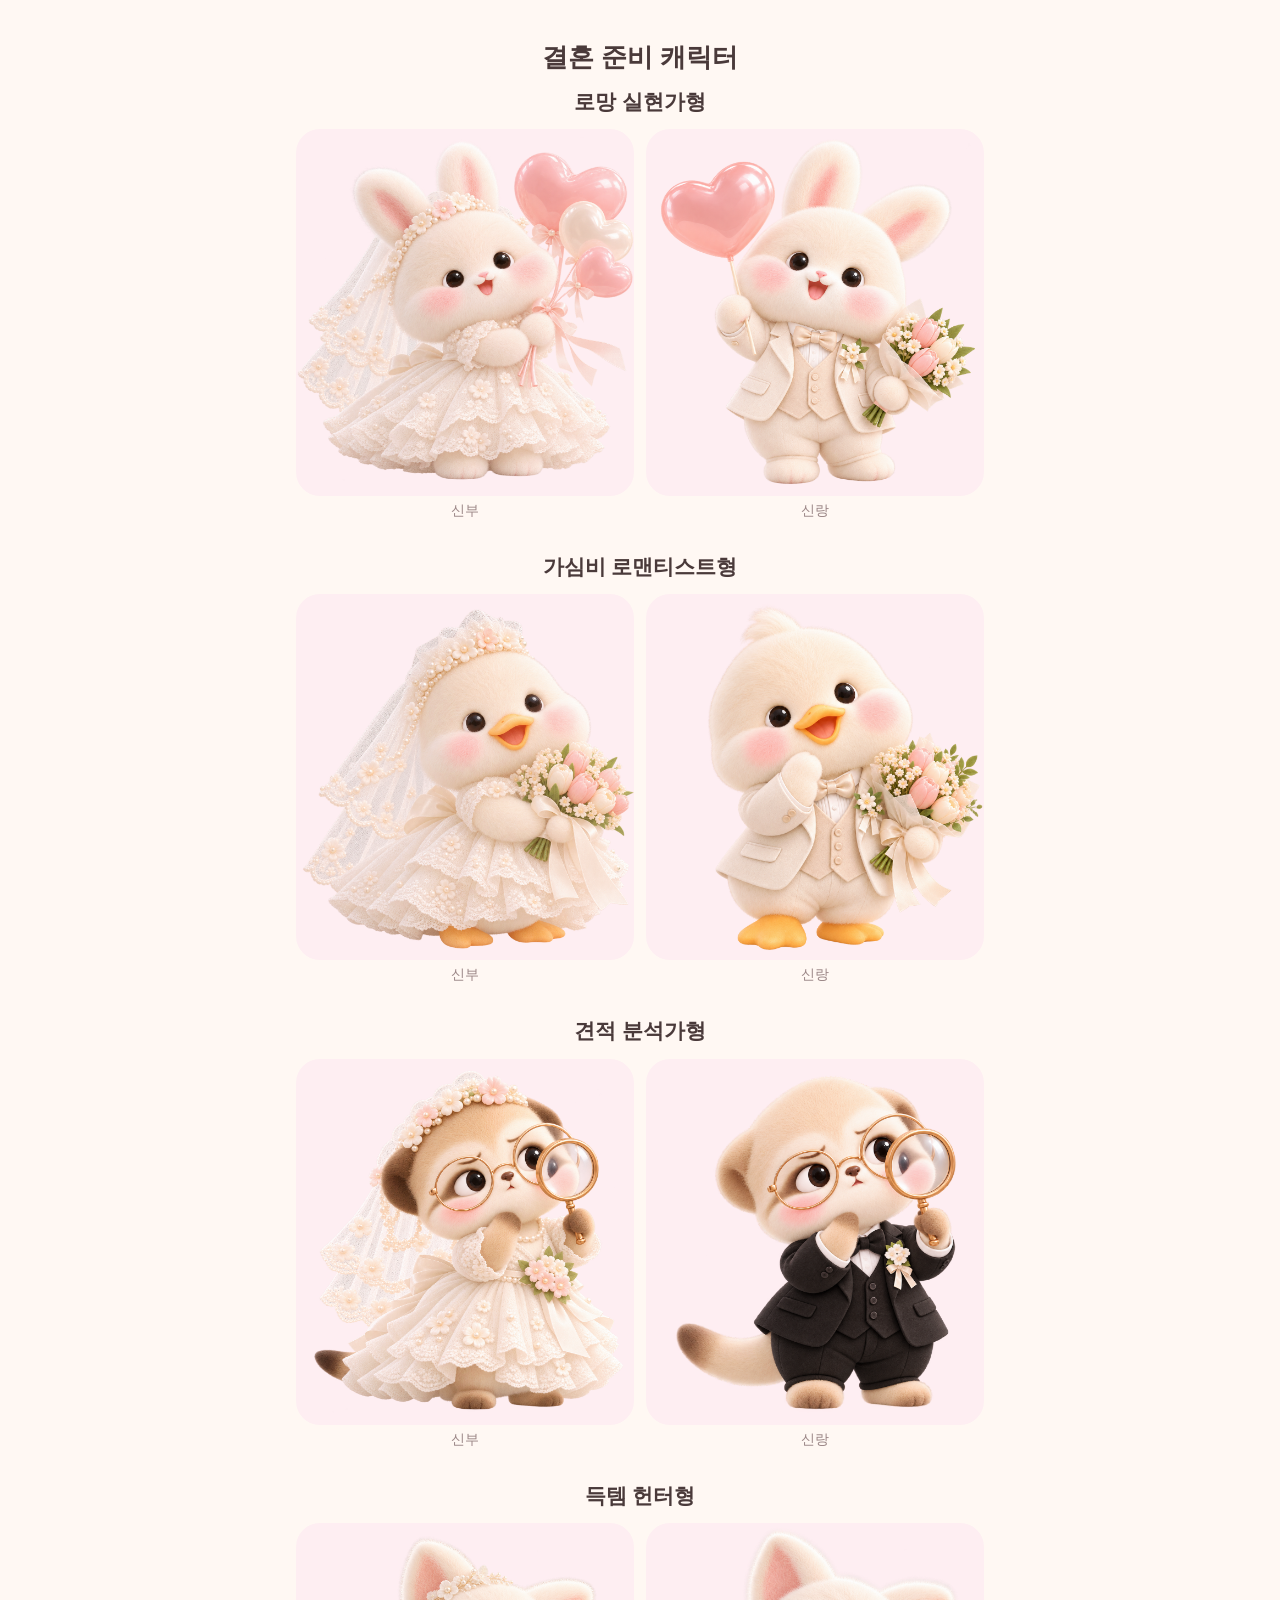
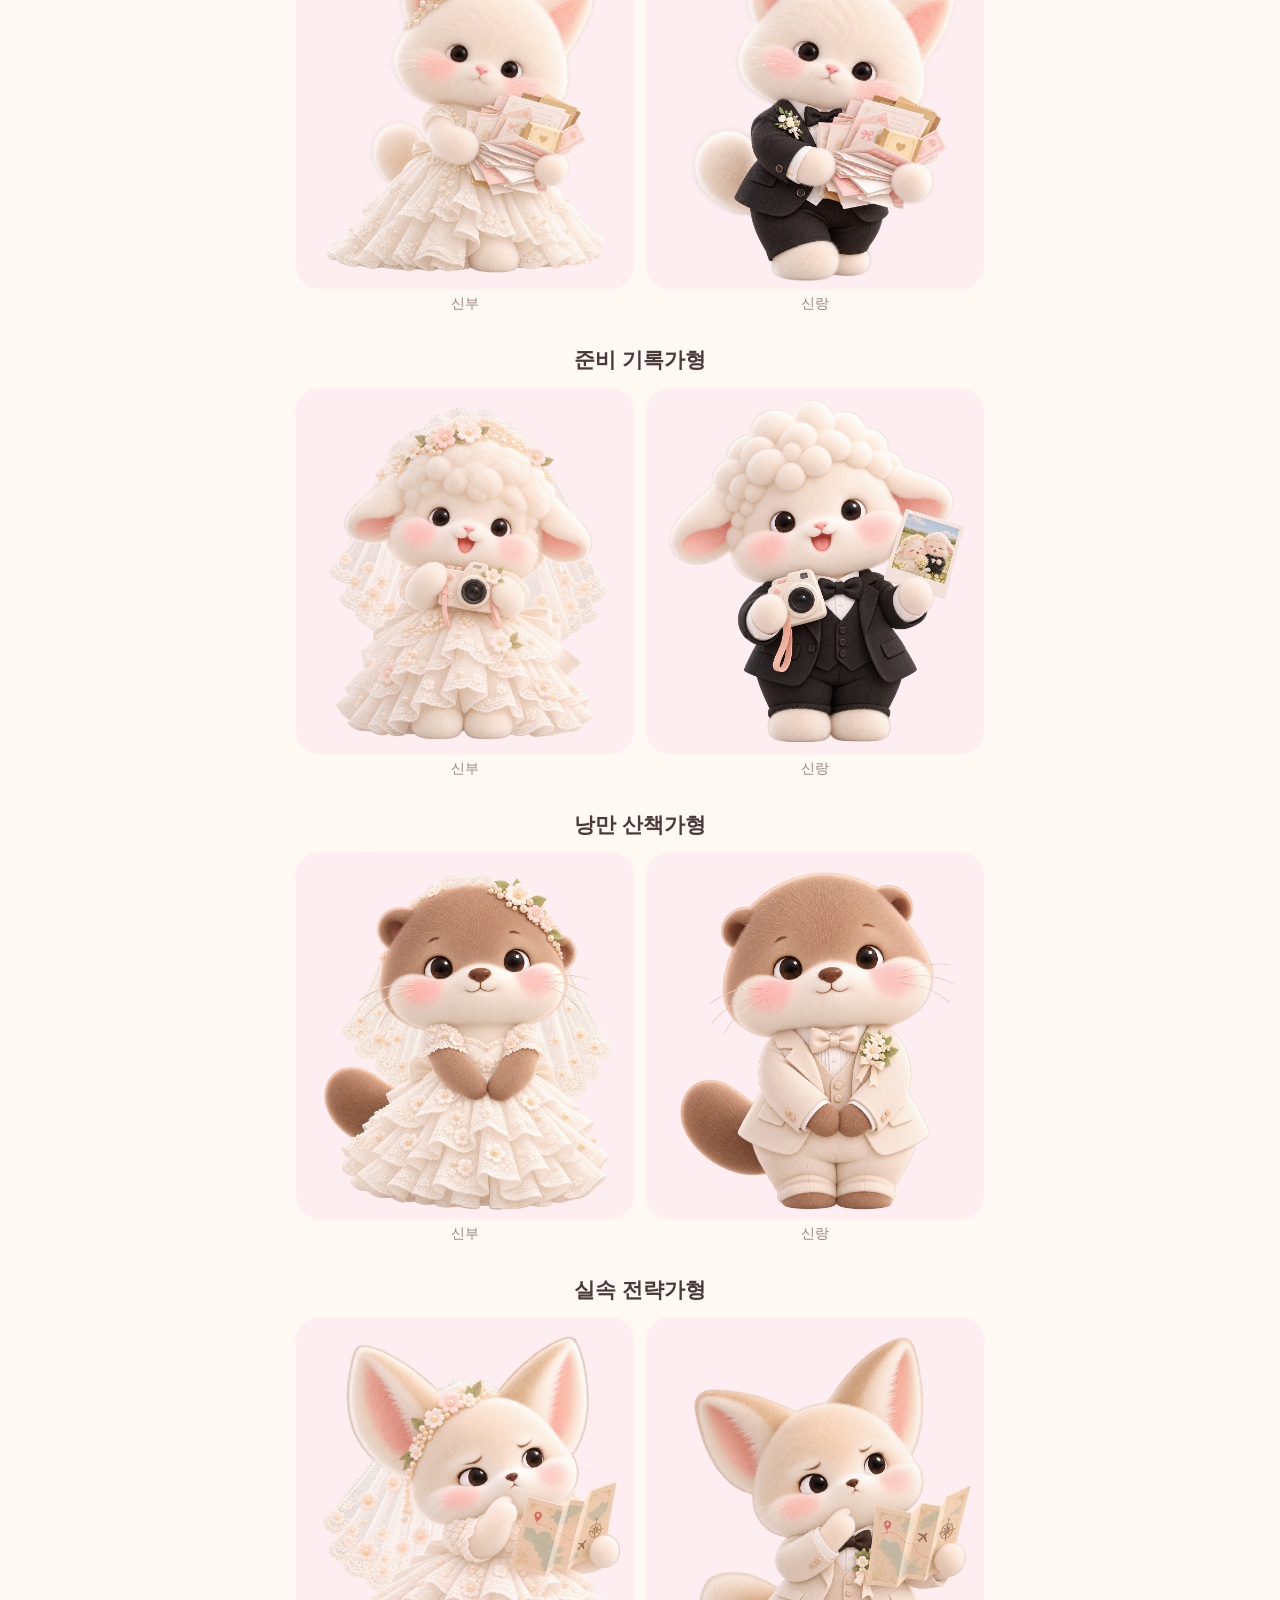
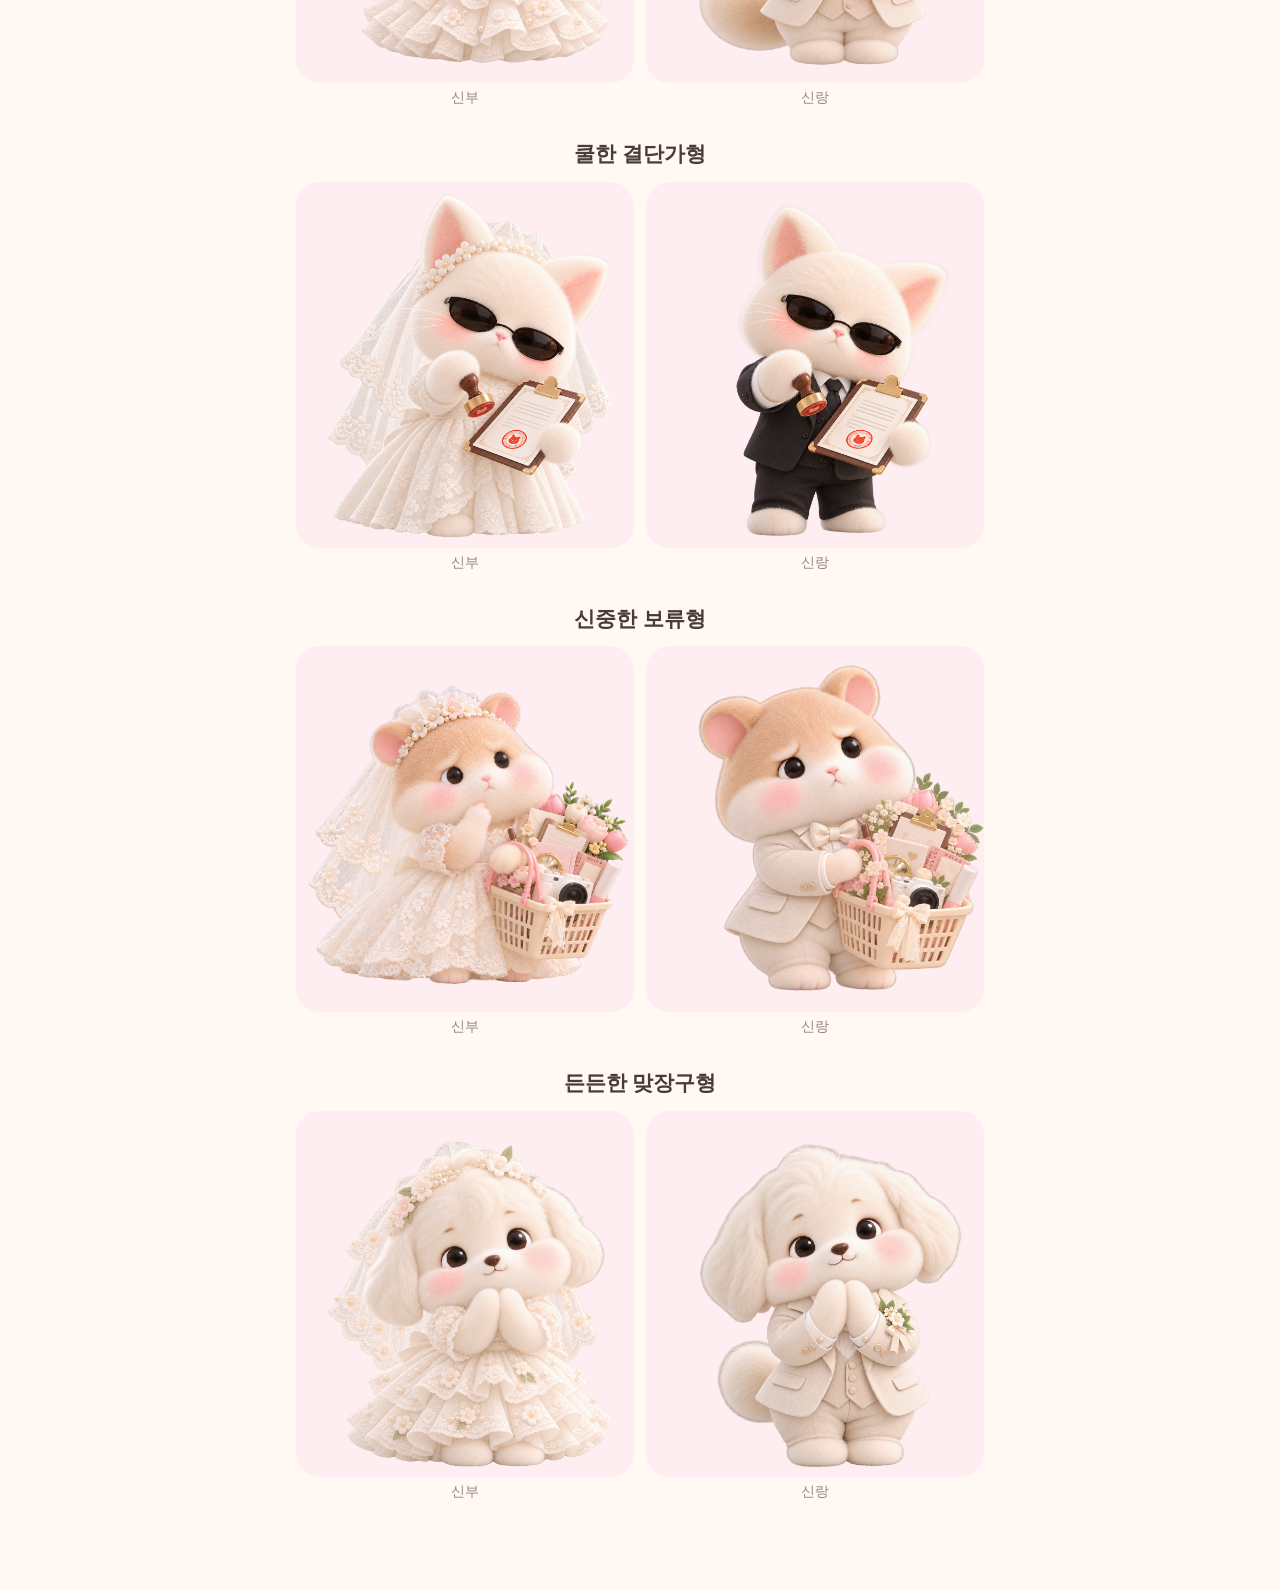
==== characters.html @ 90a8f6f2 "feat: 결혼 준비 캐릭터 테스트 Co-Authored-By: Claude Opus 5.5 (1M context) <noreply@anthropic.com>" ====
<!doctype html>
<html lang="ko">
<head>
  <meta charset="utf-8">
  <meta name="viewport" content="width=device-width, initial-scale=1">
  <title>캐릭터 모아 보기</title>
  <link rel="stylesheet" href="style.css">
  <style>
    #app { max-width: 720px; }
    .pair { margin-bottom: 32px; }
    .pair h2 { min-height: 0; margin: 0 0 12px; }
    .cols { display: grid; grid-template-columns: 1fr 1fr; gap: 12px; }
    .cols .frame { margin: 0 0 6px; max-width: none; }
    .cols p { margin: 0; color: var(--muted); font-size: 14px; }
  </style>
</head>
<body>
  <main id="app" class="screen">
    <h1>결혼 준비 캐릭터</h1>
    <div id="list"></div>
  </main>
  <script src="data.js"></script>
  <script>
    document.getElementById("list").replaceChildren(...Object.values(CHARACTERS).map((c) => {
      const pair = document.createElement("section");
      pair.className = "pair";
      const name = document.createElement("h2");
      name.textContent = c.name;
      const cols = document.createElement("div");
      cols.className = "cols";
      cols.append(...[["여자", "신부"], ["남자", "신랑"]].map(([file, label]) => {
        const cell = document.createElement("div");
        const frame = document.createElement("div");
        frame.className = "frame";
        const img = document.createElement("img");
        img.src = encodeURI(`서있는모습/${c.image}-${file}.png`);
        img.alt = `${c.name} ${label}`;
        frame.append(img);
        const cap = document.createElement("p");
        cap.textContent = label;
        cell.append(frame, cap);
        return cell;
      }));
      pair.append(name, cols);
      return pair;
    }));
  </script>
</body>
</html>
---- style.css ----
:root {
  --bg: #fff8f3;
  --card: #ffffff;
  --ink: #4a3a3a;
  --muted: #9a8585;
  --pink: #f4a7b9;
  --pink-soft: #fde4ea;
  --line: #f1dcd6;
}

* { box-sizing: border-box; }

body {
  margin: 0;
  background: var(--bg);
  color: var(--ink);
  font-family: -apple-system, "Apple SD Gothic Neo", "Pretendard", "Noto Sans KR", sans-serif;
  word-break: keep-all;
}

#app {
  max-width: 480px;
  margin: 0 auto;
  padding: 40px 16px 56px;
  min-height: 100vh;
}

.screen { text-align: center; }
.screen[hidden], [hidden] { display: none !important; }

.eyebrow { color: var(--muted); font-size: 14px; margin: 0 0 8px; }
h1 { font-size: 26px; margin: 0 0 12px; }
h2 { white-space: pre-line; font-size: 21px; line-height: 1.45; margin: 8px 0 28px; min-height: 3em; }
.lead { font-size: 16px; line-height: 1.6; margin: 0 0 28px; }
.label { font-weight: 600; margin: 32px 0 12px; }
.sub { color: #d77a92; font-weight: 600; margin: -4px 0 16px; }

.choices { display: grid; gap: 12px; }

.choice {
  width: 100%;
  padding: 16px 18px;
  border: 1px solid var(--line);
  border-radius: 16px;
  background: var(--card);
  color: var(--ink);
  font: inherit;
  font-size: 16px;
  line-height: 1.45;
  cursor: pointer;
  transition: background 0.15s, border-color 0.15s;
}
.choice:hover, .choice:focus-visible { background: var(--pink-soft); border-color: var(--pink); outline: none; }

.ghost {
  margin-top: 24px;
  border: 0;
  background: none;
  color: var(--muted);
  font: inherit;
  font-size: 14px;
  cursor: pointer;
}

.progress { height: 6px; background: var(--line); border-radius: 3px; overflow: hidden; margin-bottom: 20px; }
#bar { height: 100%; width: 0; background: var(--pink); transition: width 0.2s; }

.frame {
  width: 100%;
  aspect-ratio: 12 / 13;
  max-width: 320px;
  margin: 8px auto 20px;
  border-radius: 24px;
  background: #feeef2;
  display: flex;
  align-items: flex-end;
  justify-content: center;
  overflow: hidden;
}
.frame img { width: 100%; height: 100%; object-fit: contain; }

.card {
  background: var(--card);
  border: 1px solid var(--line);
  border-radius: 20px;
  padding: 20px;
  text-align: left;
  margin-bottom: 24px;
}
.intro { font-weight: 600; margin: 0 0 12px; }

.card h3 { font-size: 15px; margin: 0 0 12px; color: #d77a92; }
.card h3.gap { margin-top: 24px; }
.desc { line-height: 1.75; margin: 0; }

.bars { display: grid; gap: 10px; }
.bar-row { display: grid; grid-template-columns: 6.5em 1fr 3em; align-items: center; gap: 10px; font-size: 14px; }
.track { height: 10px; background: var(--pink-soft); border-radius: 5px; overflow: hidden; }
.track div { height: 100%; background: var(--pink); border-radius: 5px; }
.num { text-align: right; color: var(--muted); font-variant-numeric: tabular-nums; }

.actions { display: grid; grid-template-columns: 1fr 1fr; gap: 12px; }
a.choice { display: block; text-decoration: none; }
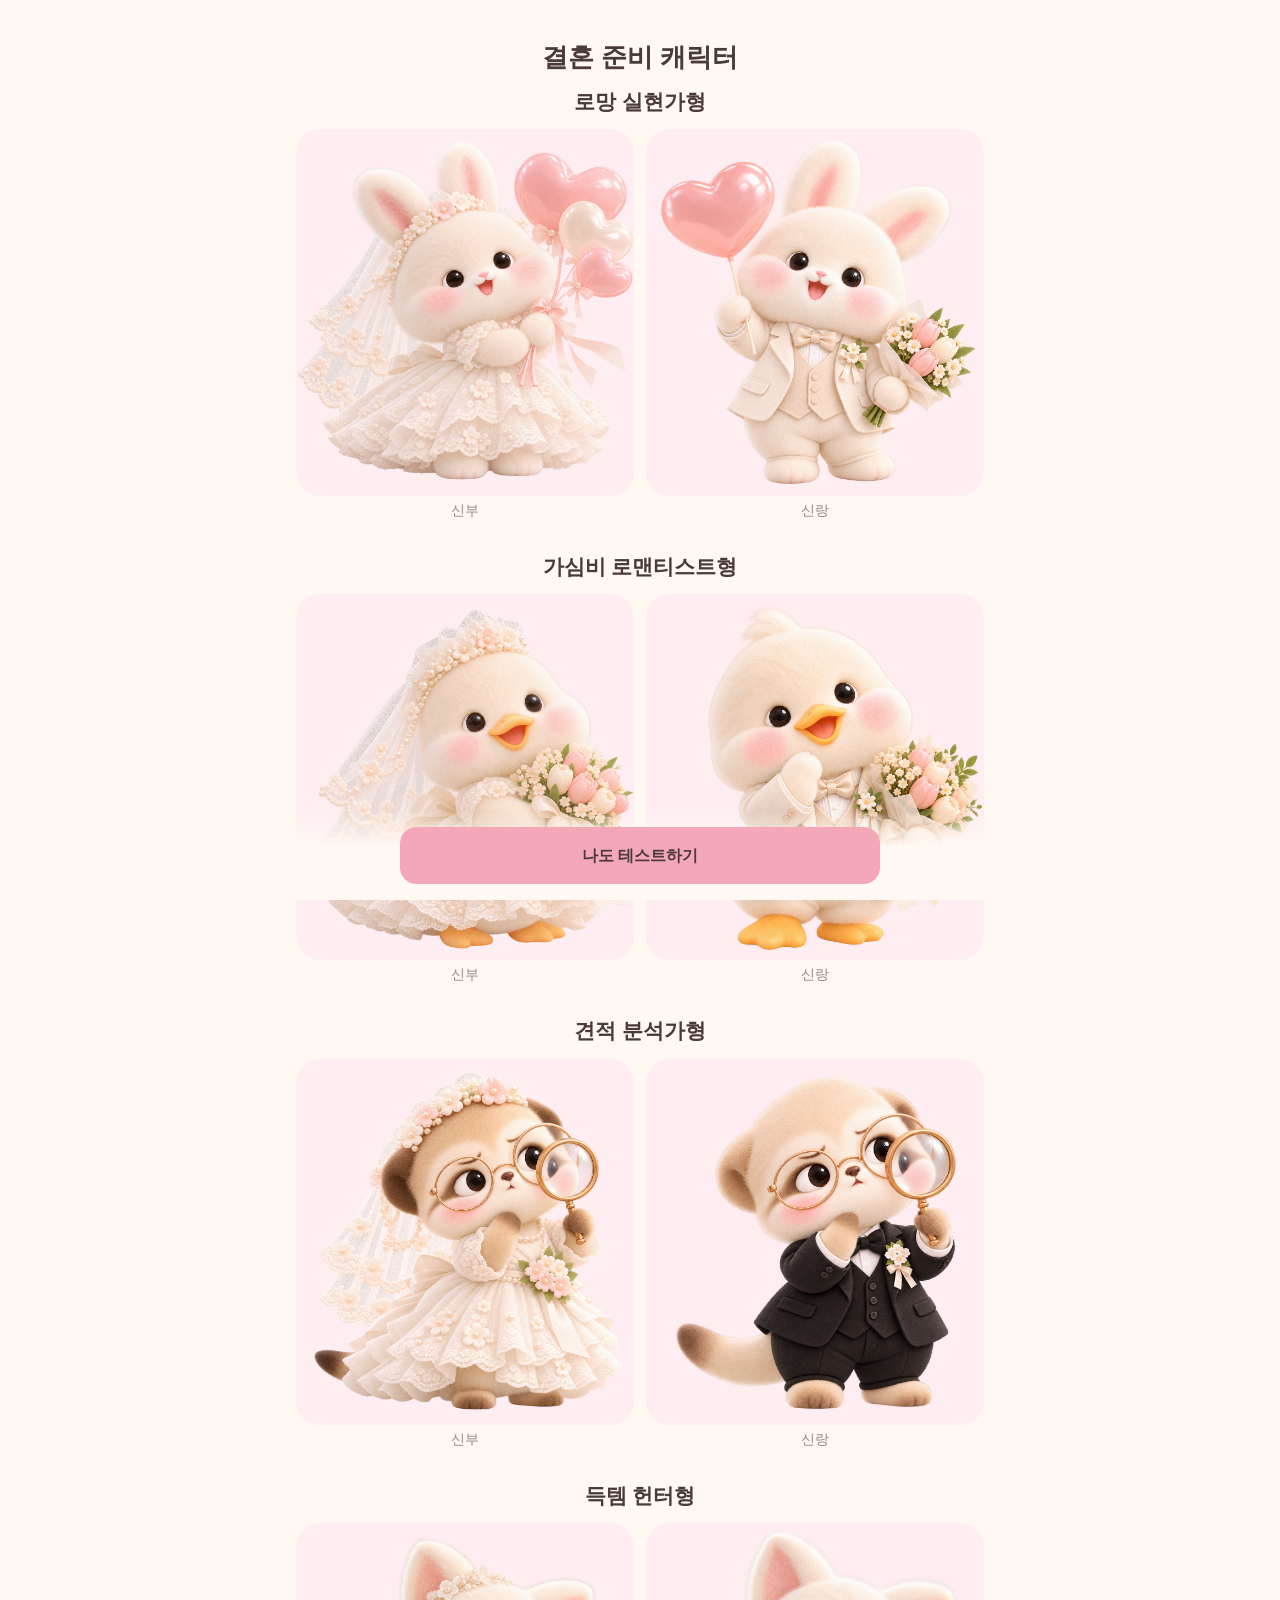
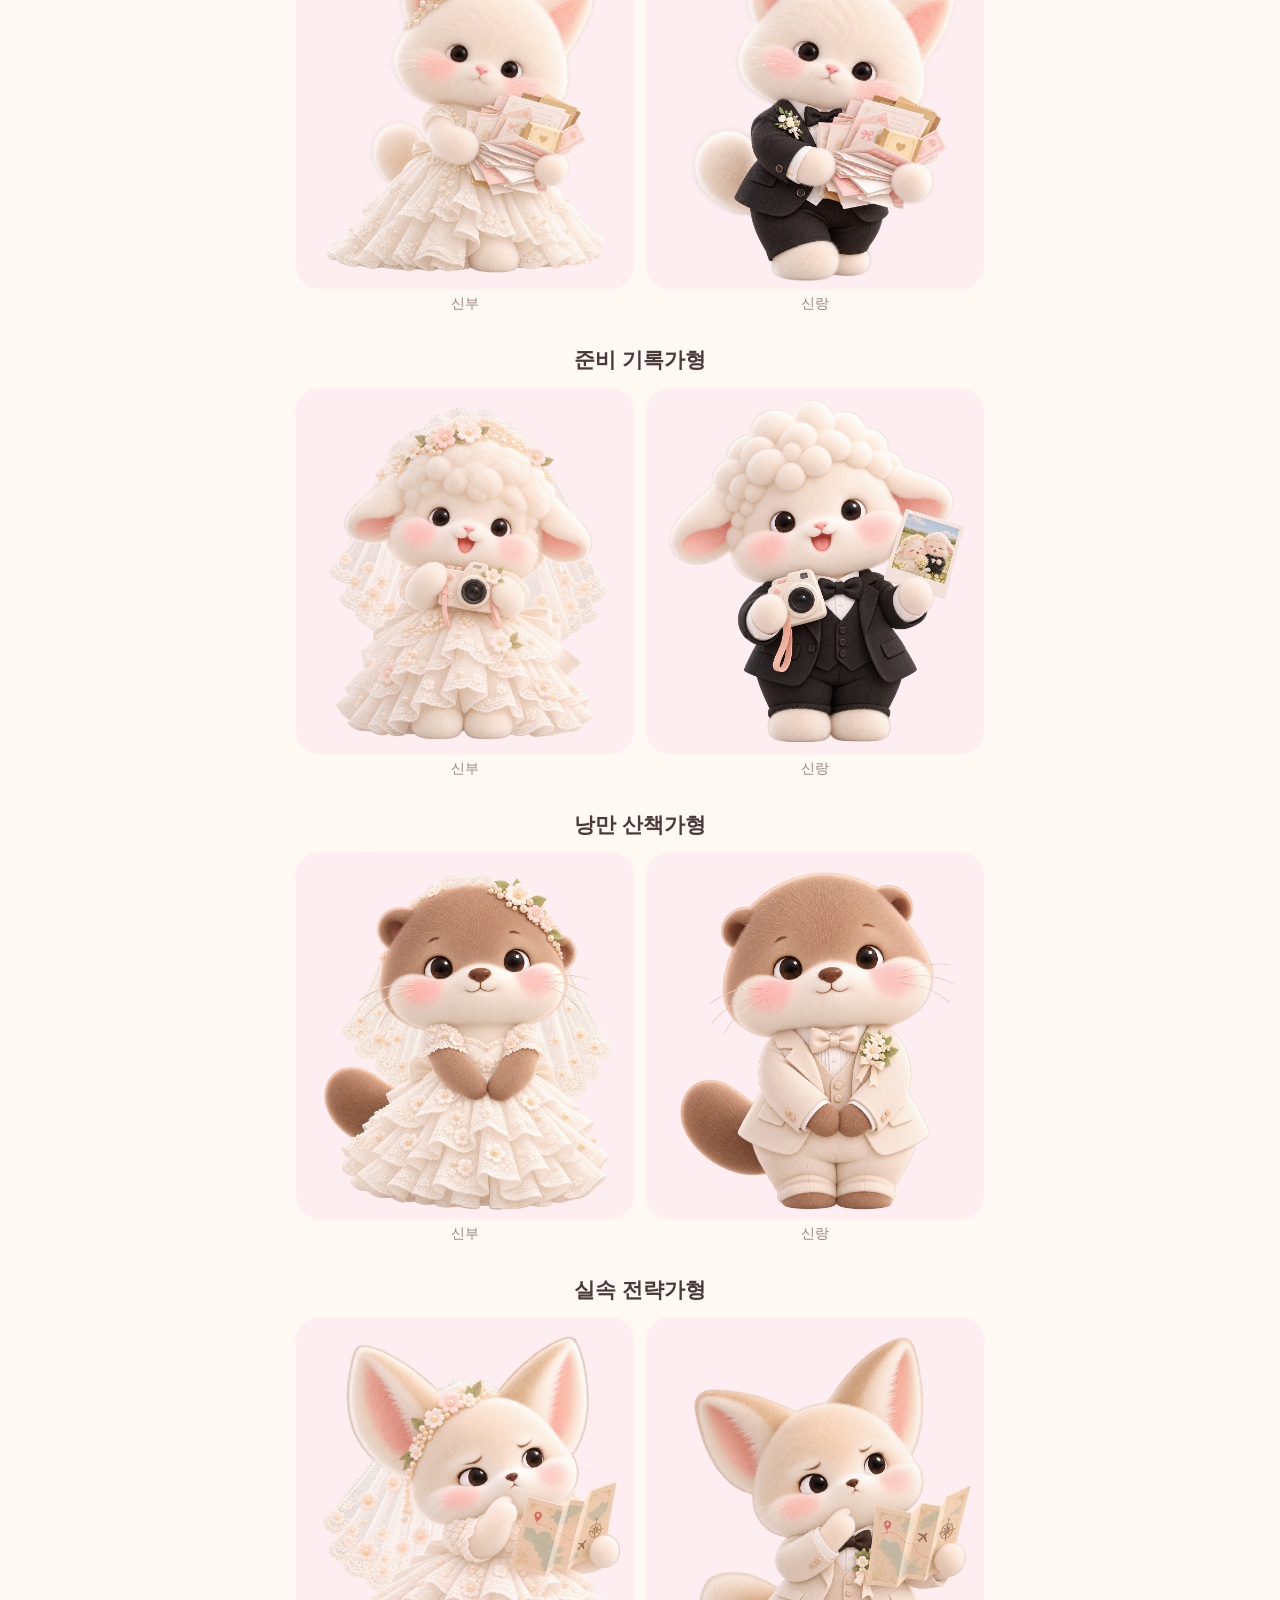
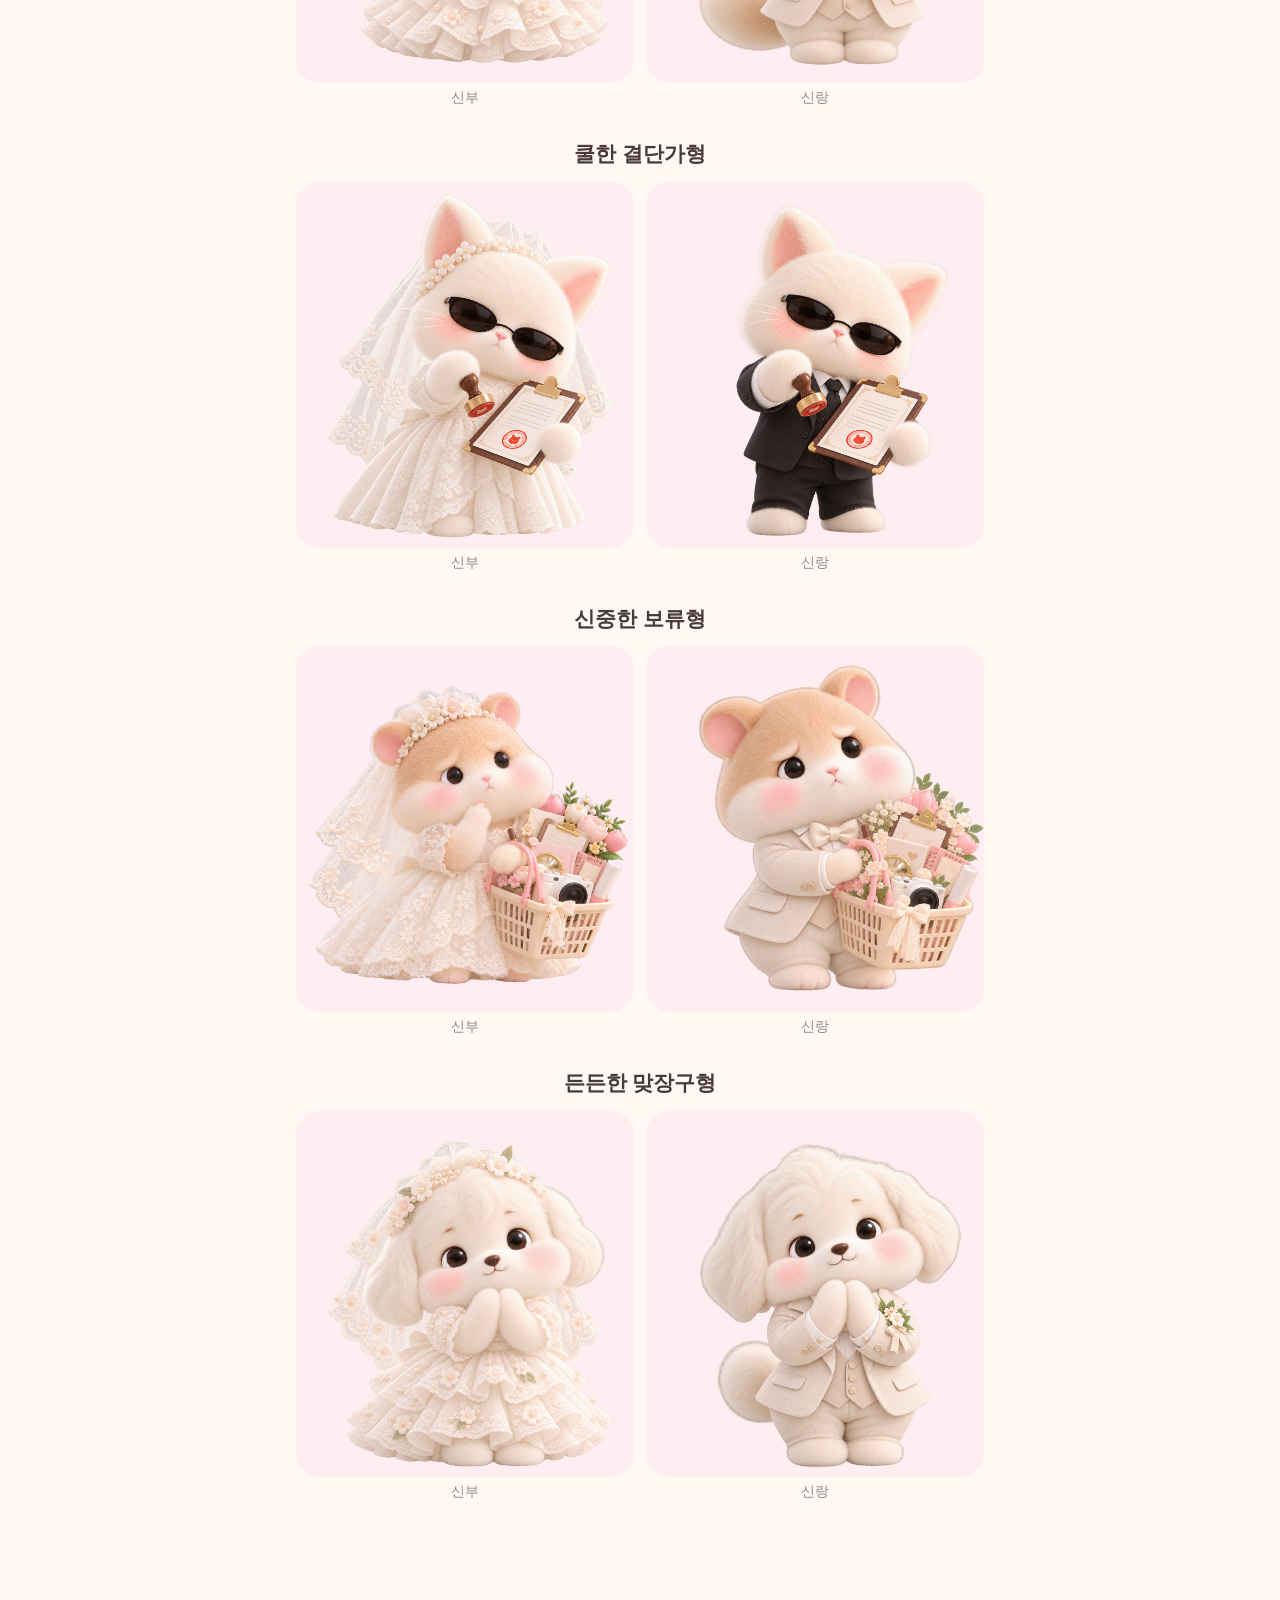
==== commit ff2c6fdc: "feat: 나도 테스트하기 버튼을 캐릭터 목록 하단 고정으로 옮김 Co-Authored-By: Claude Opus 5.5 (1M context) <noreply@anthropic" ====
--- a/characters.html
+++ b/characters.html
@@ -6,12 +6,22 @@
   <title>캐릭터 모아 보기</title>
   <link rel="stylesheet" href="style.css">
   <style>
-    #app { max-width: 720px; }
+    #app { max-width: 720px; padding-bottom: 120px; }
+    .cta { position: fixed; left: 0; right: 0; bottom: 0; padding: 16px 16px calc(16px + env(safe-area-inset-bottom)); background: linear-gradient(transparent, var(--bg) 40%); }
+    .cta .choice { max-width: 480px; margin: 0 auto; text-align: center; font-weight: 600; background: var(--pink); border-color: var(--pink); }
     .pair { margin-bottom: 32px; }
     .pair h2 { min-height: 0; margin: 0 0 12px; }
     .cols { display: grid; grid-template-columns: 1fr 1fr; gap: 12px; }
-    .cols .frame { margin: 0 0 6px; max-width: none; }
-    .cols p { margin: 0; color: var(--muted); font-size: 14px; }
+    .cell { padding: 0; border: 0; background: none; font: inherit; color: var(--muted); font-size: 14px; cursor: pointer; }
+    .cell .frame { margin: 0 0 6px; max-width: none; transition: transform 0.15s; }
+    .cell:hover .frame, .cell:focus-visible .frame { transform: translateY(-3px); }
+
+    dialog { width: calc(100% - 32px); max-width: 440px; max-height: 90vh; padding: 0; border: 0; border-radius: 24px; background: var(--bg); color: var(--ink); text-align: center; }
+    .sheet { padding: 24px 20px; }
+    dialog::backdrop { background: rgba(74, 58, 58, 0.45); }
+    dialog .frame { max-width: 260px; }
+    dialog h1 { margin-bottom: 8px; }
+    .close { position: absolute; top: 12px; right: 12px; width: 36px; height: 36px; border: 0; border-radius: 50%; background: var(--card); color: var(--muted); font-size: 20px; cursor: pointer; }
   </style>
 </head>
 <body>
@@ -19,31 +29,76 @@
     <h1>결혼 준비 캐릭터</h1>
     <div id="list"></div>
   </main>
+
+  <div class="cta"><a class="choice" href="./">나도 테스트하기</a></div>
+
+  <dialog id="detail">
+    <div class="sheet">
+    <button class="close" aria-label="닫기">×</button>
+    <div class="frame"><img id="d-img" alt=""></div>
+    <h1 id="d-name"></h1>
+    <p id="d-line" class="lead"></p>
+    <div class="card">
+      <h3>어떤 사람일까?</h3>
+      <p id="d-intro" class="intro"></p>
+      <p id="d-desc" class="desc"></p>
+    </div>
+    </div>
+  </dialog>
+
   <script src="data.js"></script>
   <script>
-    document.getElementById("list").replaceChildren(...Object.values(CHARACTERS).map((c) => {
+    const GENDERS = [["여자", "신부"], ["남자", "신랑"]];
+    const $ = (id) => document.getElementById(id);
+    const detail = $("detail");
+
+    function openDetail(key, gender) {
+      const c = CHARACTERS[key];
+      $("d-img").src = encodeURI(`서있는모습/${c.image}-${gender}.png`);
+      $("d-img").alt = c.name;
+      $("d-name").textContent = c.name;
+      $("d-line").textContent = c.line;
+      $("d-intro").textContent = c.intro;
+      $("d-desc").textContent = c.desc;
+      detail.showModal();
+      detail.scrollTop = 0;
+    }
+
+    $("list").replaceChildren(...Object.entries(CHARACTERS).map(([key, c]) => {
       const pair = document.createElement("section");
       pair.className = "pair";
       const name = document.createElement("h2");
       name.textContent = c.name;
       const cols = document.createElement("div");
       cols.className = "cols";
-      cols.append(...[["여자", "신부"], ["남자", "신랑"]].map(([file, label]) => {
-        const cell = document.createElement("div");
+      cols.append(...GENDERS.map(([gender, label]) => {
+        const cell = document.createElement("button");
+        cell.className = "cell";
+        cell.onclick = () => openDetail(key, gender);
         const frame = document.createElement("div");
         frame.className = "frame";
         const img = document.createElement("img");
-        img.src = encodeURI(`서있는모습/${c.image}-${file}.png`);
+        img.src = encodeURI(`서있는모습/${c.image}-${gender}.png`);
         img.alt = `${c.name} ${label}`;
         frame.append(img);
-        const cap = document.createElement("p");
-        cap.textContent = label;
-        cell.append(frame, cap);
+        cell.append(frame, label);
         return cell;
       }));
       pair.append(name, cols);
       return pair;
     }));
+
+    detail.querySelector(".close").onclick = () => detail.close();
+    detail.onclick = (e) => { if (e.target === detail) detail.close(); };
+    // 공유 링크(?c=캐릭터&g=성별)로 열면 그 캐릭터 설명을 바로 띄우고, 닫으면 주소에서 지운다.
+    detail.onclose = () => { if (location.search) history.replaceState(null, "", location.pathname); };
+
+    const params = new URLSearchParams(location.search);
+    const sharedKey = params.get("c");
+    if (Object.hasOwn(CHARACTERS, sharedKey ?? "")) {
+      const gender = GENDERS.some(([g]) => g === params.get("g")) ? params.get("g") : "여자";
+      openDetail(sharedKey, gender);
+    }
   </script>
 </body>
 </html>
--- a/style.css
+++ b/style.css
@@ -101,3 +101,5 @@
 
 .actions { display: grid; grid-template-columns: 1fr 1fr; gap: 12px; }
 a.choice { display: block; text-decoration: none; }
+.kakao { margin-bottom: 12px; background: #fee500; border-color: #fee500; color: #191919; font-weight: 600; }
+.kakao:hover, .kakao:focus-visible { background: #fdd800; border-color: #fdd800; }
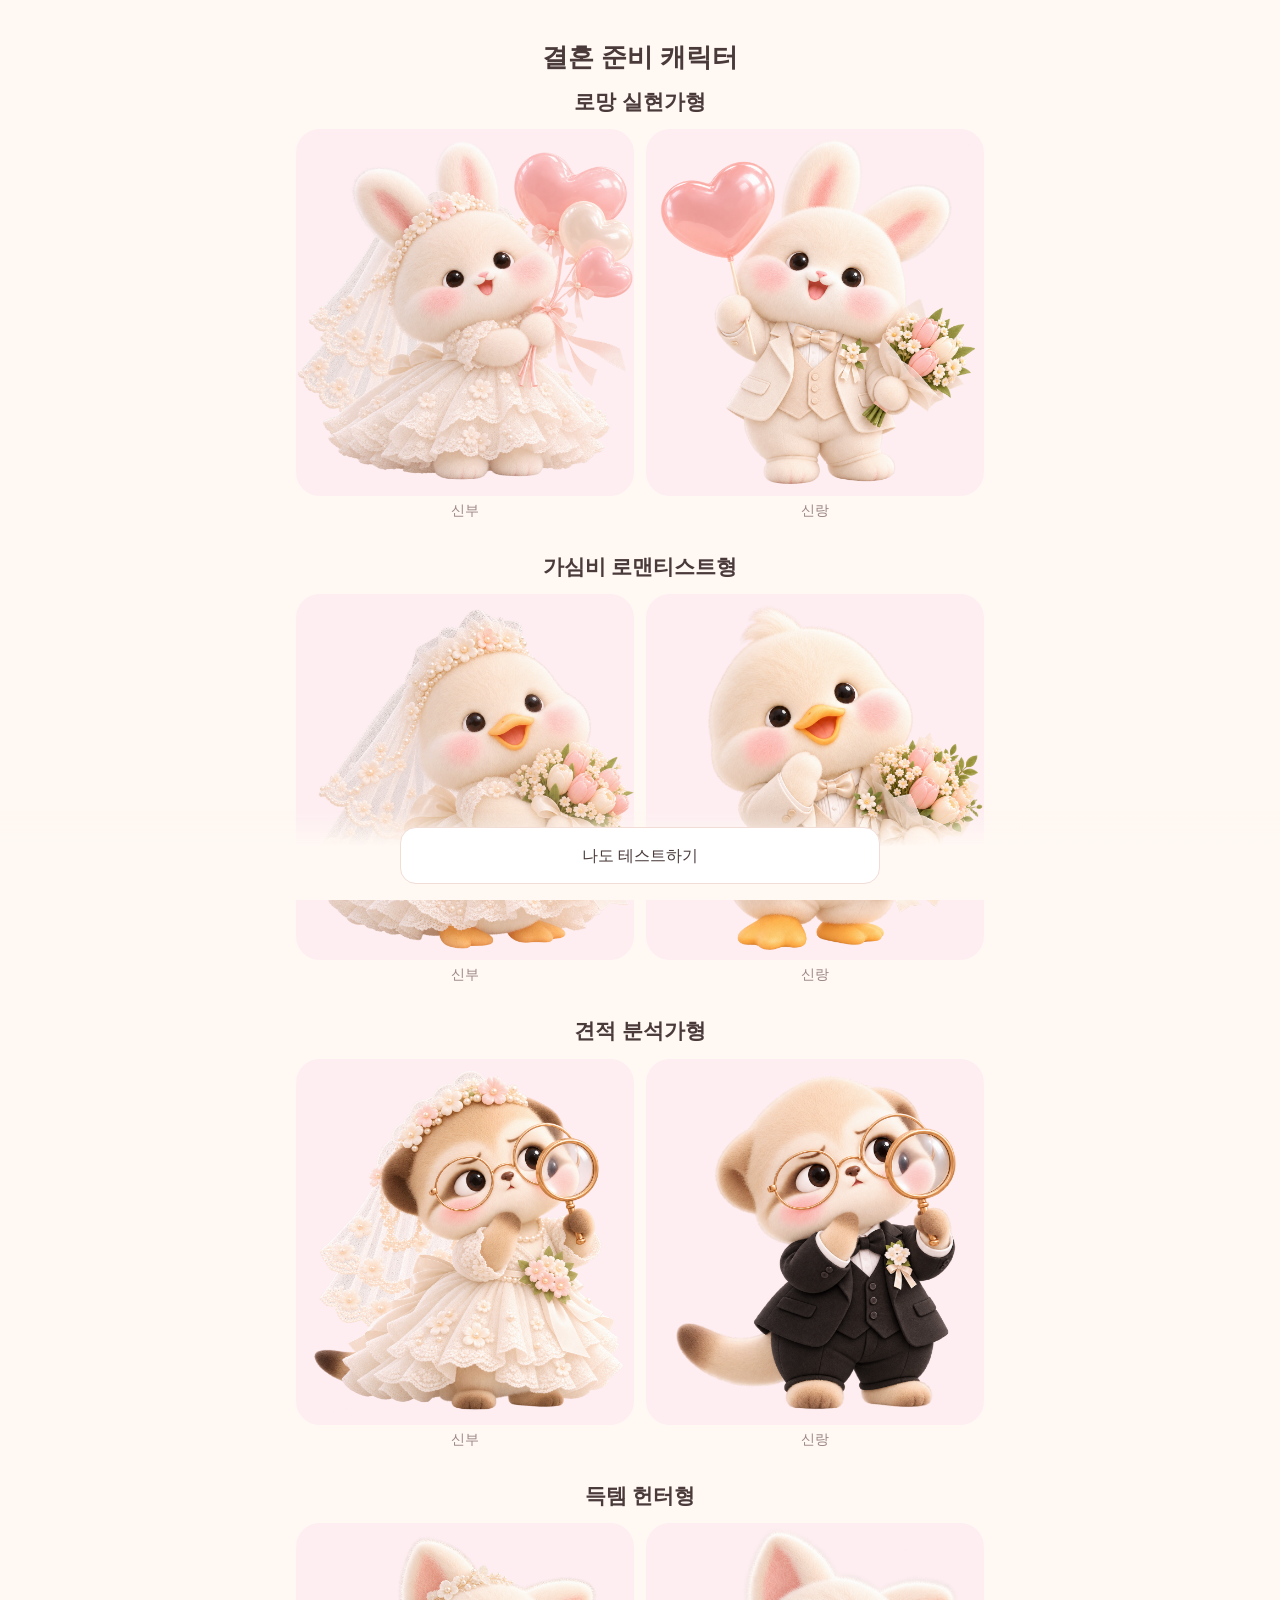
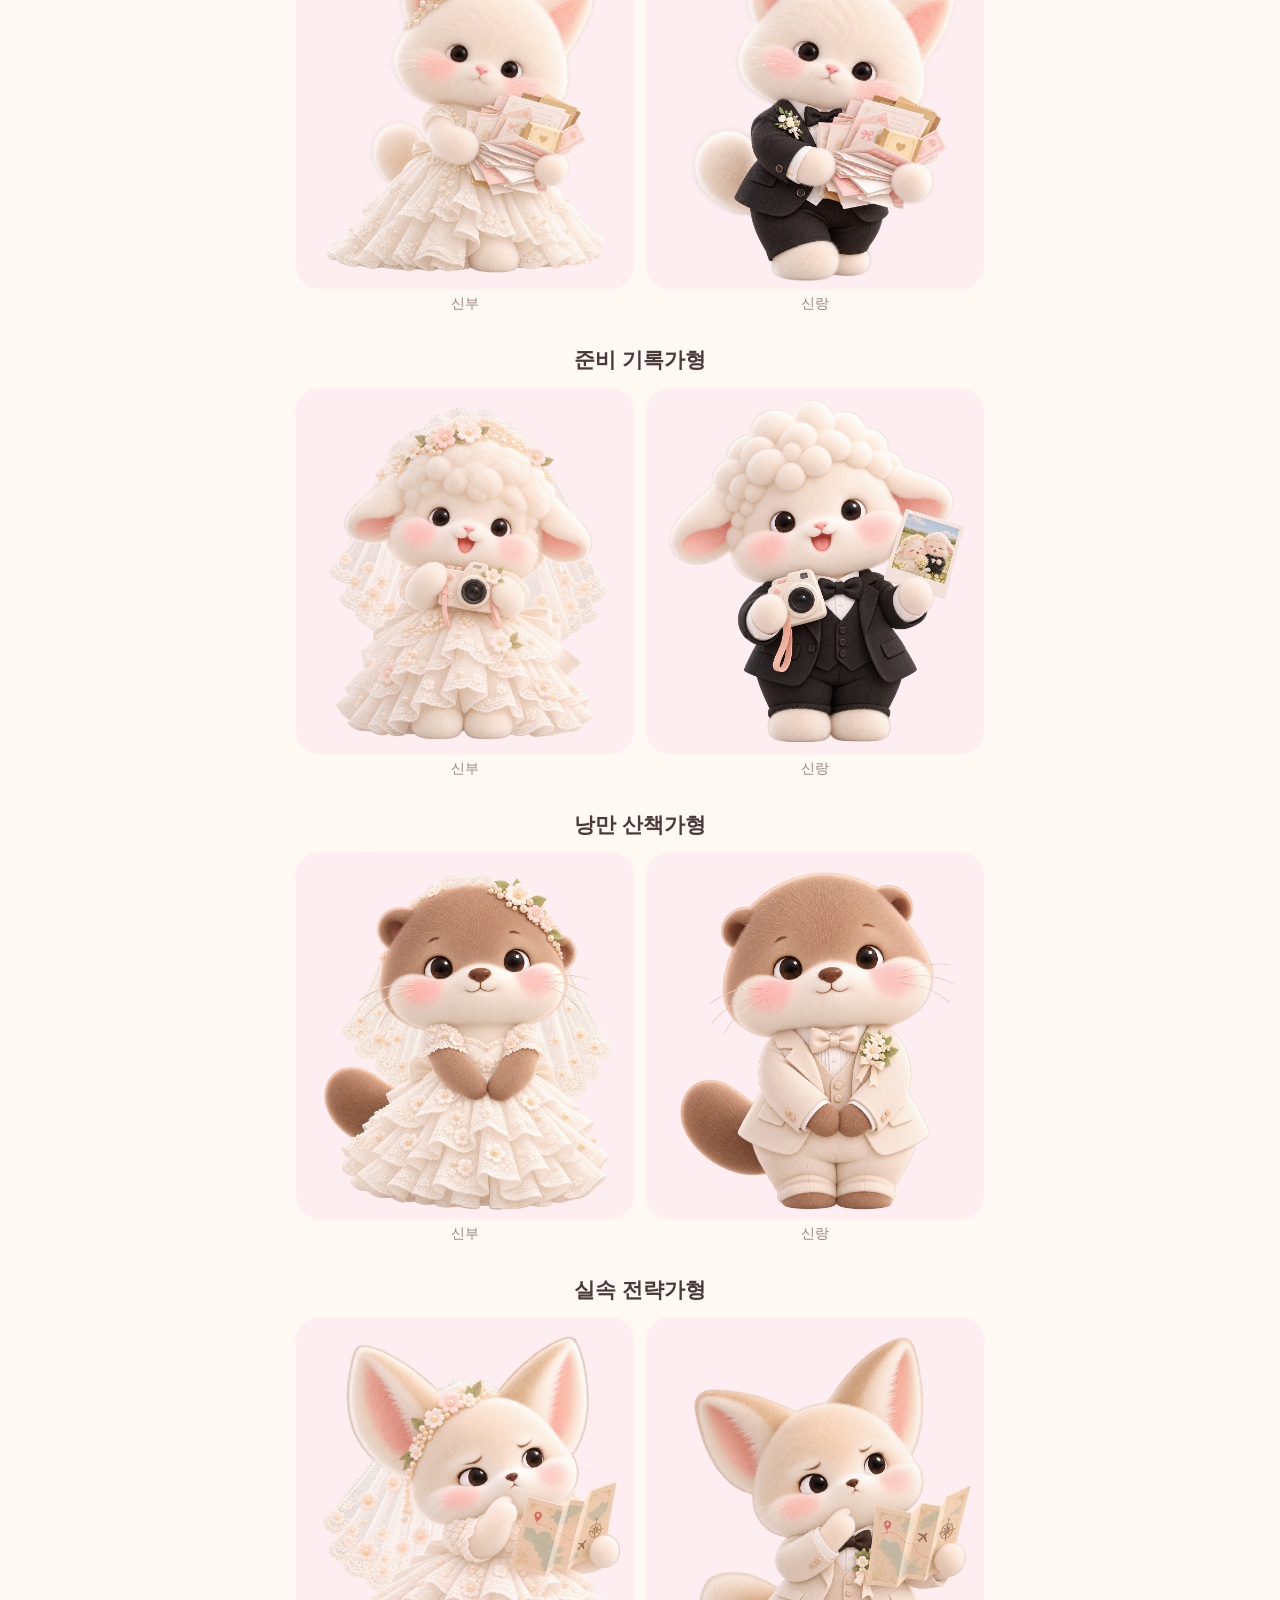
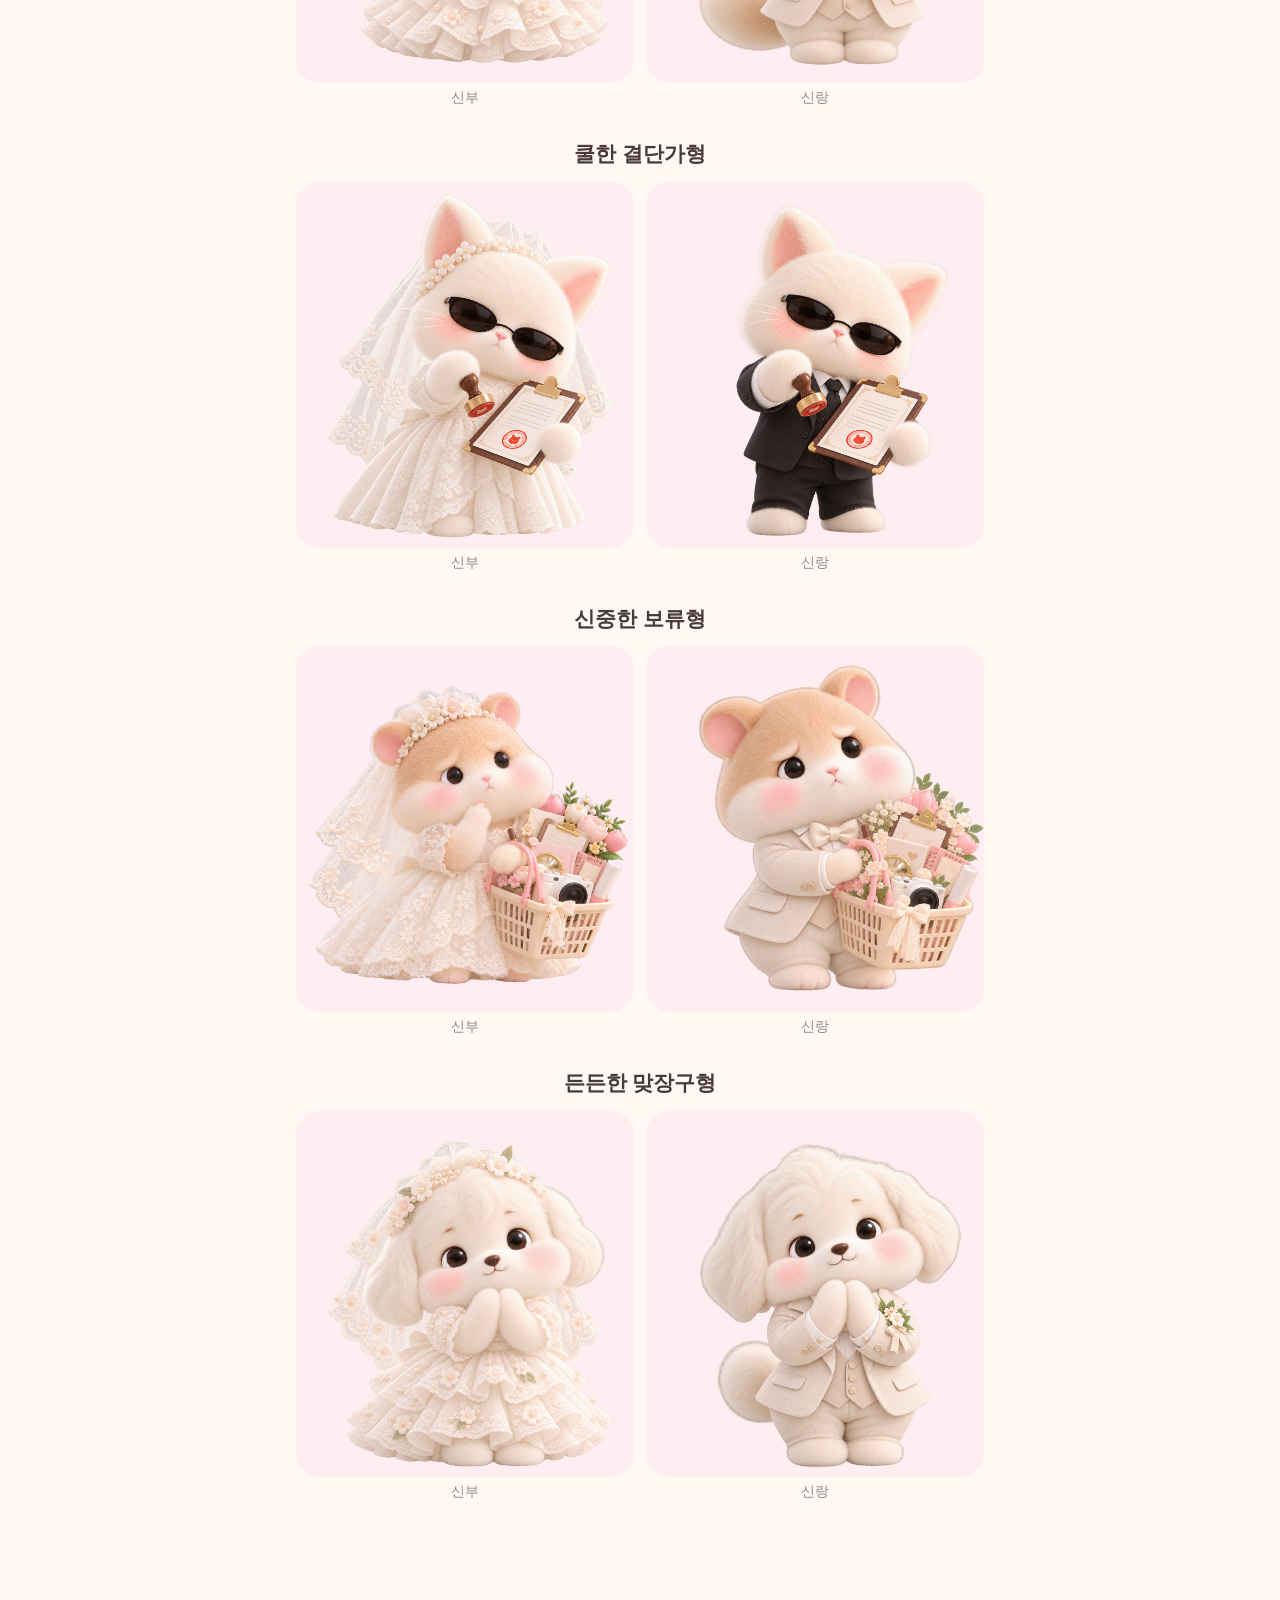
==== commit f3de398d: "fix: 나도 테스트하기 버튼을 기존 흰색 디자인으로 되돌림 Co-Authored-By: Claude Opus 5.5 (1M context) <noreply@anthropic.co" ====
--- a/characters.html
+++ b/characters.html
@@ -8,7 +8,7 @@
   <style>
     #app { max-width: 720px; padding-bottom: 120px; }
     .cta { position: fixed; left: 0; right: 0; bottom: 0; padding: 16px 16px calc(16px + env(safe-area-inset-bottom)); background: linear-gradient(transparent, var(--bg) 40%); }
-    .cta .choice { max-width: 480px; margin: 0 auto; text-align: center; font-weight: 600; background: var(--pink); border-color: var(--pink); }
+    .cta .choice { max-width: 480px; margin: 0 auto; text-align: center; }
     .pair { margin-bottom: 32px; }
     .pair h2 { min-height: 0; margin: 0 0 12px; }
     .cols { display: grid; grid-template-columns: 1fr 1fr; gap: 12px; }
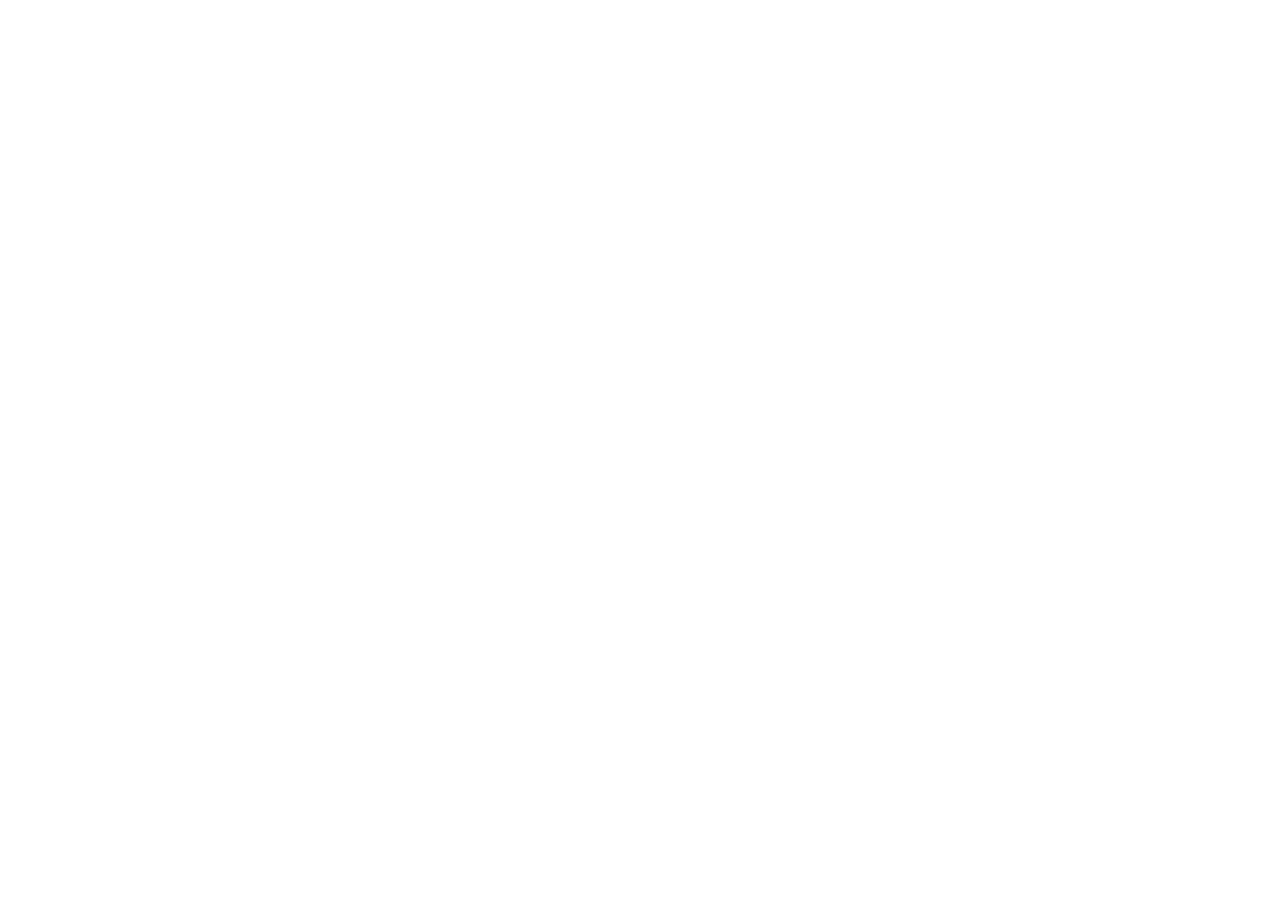
==== commit 15ac4203: "chore: wedding-reference/mbti 로 옮기고 예전 주소는 새 주소로 넘기기만 함 Co-Authored-By: Claude Opus 5.5 (1M context)" ====
--- a/characters.html
+++ b/characters.html
@@ -2,103 +2,11 @@
 <html lang="ko">
 <head>
   <meta charset="utf-8">
-  <meta name="viewport" content="width=device-width, initial-scale=1">
-  <title>캐릭터 모아 보기</title>
-  <link rel="stylesheet" href="style.css">
-  <style>
-    #app { max-width: 720px; padding-bottom: 120px; }
-    .cta { position: fixed; left: 0; right: 0; bottom: 0; padding: 16px 16px calc(16px + env(safe-area-inset-bottom)); background: linear-gradient(transparent, var(--bg) 40%); }
-    .cta .choice { max-width: 480px; margin: 0 auto; text-align: center; }
-    .pair { margin-bottom: 32px; }
-    .pair h2 { min-height: 0; margin: 0 0 12px; }
-    .cols { display: grid; grid-template-columns: 1fr 1fr; gap: 12px; }
-    .cell { padding: 0; border: 0; background: none; font: inherit; color: var(--muted); font-size: 14px; cursor: pointer; }
-    .cell .frame { margin: 0 0 6px; max-width: none; transition: transform 0.15s; }
-    .cell:hover .frame, .cell:focus-visible .frame { transform: translateY(-3px); }
-
-    dialog { width: calc(100% - 32px); max-width: 440px; max-height: 90vh; padding: 0; border: 0; border-radius: 24px; background: var(--bg); color: var(--ink); text-align: center; }
-    .sheet { padding: 24px 20px; }
-    dialog::backdrop { background: rgba(74, 58, 58, 0.45); }
-    dialog .frame { max-width: 260px; }
-    dialog h1 { margin-bottom: 8px; }
-    .close { position: absolute; top: 12px; right: 12px; width: 36px; height: 36px; border: 0; border-radius: 50%; background: var(--card); color: var(--muted); font-size: 20px; cursor: pointer; }
-  </style>
+  <title>결혼준비 성향 테스트</title>
+  <meta http-equiv="refresh" content="0; url=https://posil-lllo.github.io/wedding-reference/mbti/characters.html">
+  <link rel="canonical" href="https://posil-lllo.github.io/wedding-reference/mbti/characters.html">
+  <!-- 이 테스트는 wedding-reference 저장소의 mbti 폴더로 옮겨짐. 공유 링크의 주소 뒷부분(?c=...)을 그대로 붙여 넘김 -->
+  <script>location.replace("https://posil-lllo.github.io/wedding-reference/mbti/characters.html" + location.search + location.hash);</script>
 </head>
-<body>
-  <main id="app" class="screen">
-    <h1>결혼 준비 캐릭터</h1>
-    <div id="list"></div>
-  </main>
-
-  <div class="cta"><a class="choice" href="./">나도 테스트하기</a></div>
-
-  <dialog id="detail">
-    <div class="sheet">
-    <button class="close" aria-label="닫기">×</button>
-    <div class="frame"><img id="d-img" alt=""></div>
-    <h1 id="d-name"></h1>
-    <p id="d-line" class="lead"></p>
-    <div class="card">
-      <h3>어떤 사람일까?</h3>
-      <p id="d-intro" class="intro"></p>
-      <p id="d-desc" class="desc"></p>
-    </div>
-    </div>
-  </dialog>
-
-  <script src="data.js"></script>
-  <script>
-    const GENDERS = [["여자", "신부"], ["남자", "신랑"]];
-    const $ = (id) => document.getElementById(id);
-    const detail = $("detail");
-
-    function openDetail(key, gender) {
-      const c = CHARACTERS[key];
-      $("d-img").src = encodeURI(`서있는모습/${c.image}-${gender}.png`);
-      $("d-img").alt = c.name;
-      $("d-name").textContent = c.name;
-      $("d-line").textContent = c.line;
-      $("d-intro").textContent = c.intro;
-      $("d-desc").textContent = c.desc;
-      detail.showModal();
-      detail.scrollTop = 0;
-    }
-
-    $("list").replaceChildren(...Object.entries(CHARACTERS).map(([key, c]) => {
-      const pair = document.createElement("section");
-      pair.className = "pair";
-      const name = document.createElement("h2");
-      name.textContent = c.name;
-      const cols = document.createElement("div");
-      cols.className = "cols";
-      cols.append(...GENDERS.map(([gender, label]) => {
-        const cell = document.createElement("button");
-        cell.className = "cell";
-        cell.onclick = () => openDetail(key, gender);
-        const frame = document.createElement("div");
-        frame.className = "frame";
-        const img = document.createElement("img");
-        img.src = encodeURI(`서있는모습/${c.image}-${gender}.png`);
-        img.alt = `${c.name} ${label}`;
-        frame.append(img);
-        cell.append(frame, label);
-        return cell;
-      }));
-      pair.append(name, cols);
-      return pair;
-    }));
-
-    detail.querySelector(".close").onclick = () => detail.close();
-    detail.onclick = (e) => { if (e.target === detail) detail.close(); };
-    // 공유 링크(?c=캐릭터&g=성별)로 열면 그 캐릭터 설명을 바로 띄우고, 닫으면 주소에서 지운다.
-    detail.onclose = () => { if (location.search) history.replaceState(null, "", location.pathname); };
-
-    const params = new URLSearchParams(location.search);
-    const sharedKey = params.get("c");
-    if (Object.hasOwn(CHARACTERS, sharedKey ?? "")) {
-      const gender = GENDERS.some(([g]) => g === params.get("g")) ? params.get("g") : "여자";
-      openDetail(sharedKey, gender);
-    }
-  </script>
-</body>
+<body><a href="https://posil-lllo.github.io/wedding-reference/mbti/characters.html">결혼준비 성향 테스트로 이동</a></body>
 </html>
